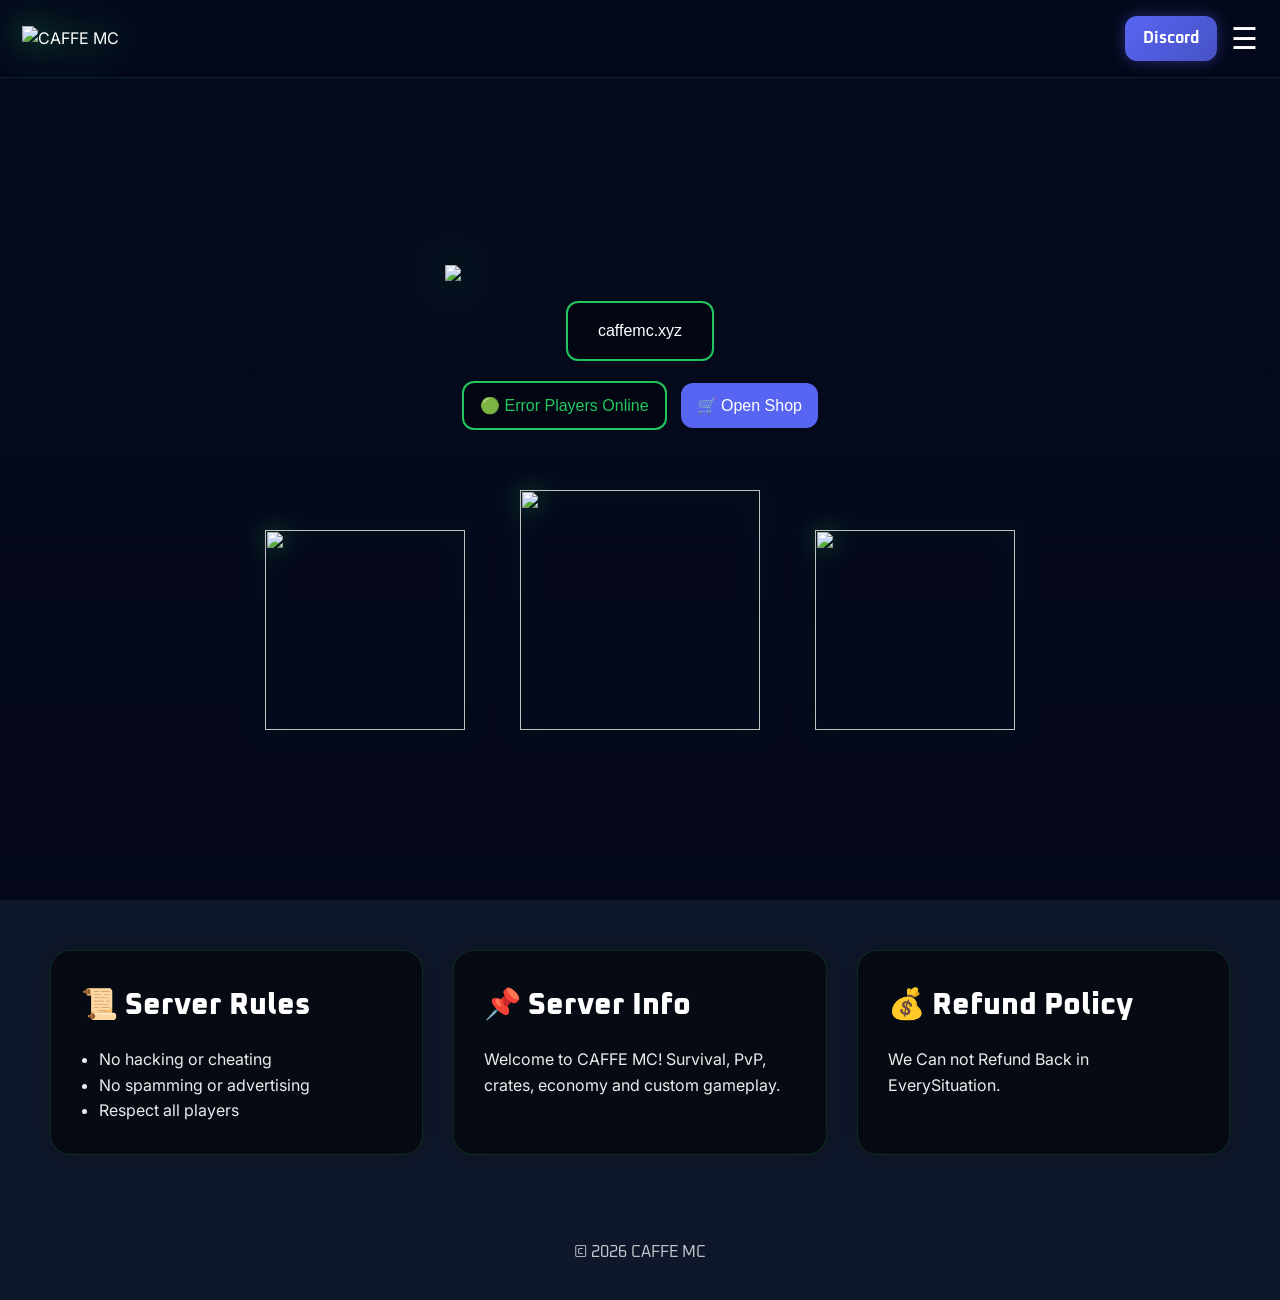
==== index.html @ 28163dd0 "Add files via upload" ====
<!DOCTYPE html>
<html lang="en">
<head>
<meta charset="UTF-8">
<meta name="viewport" content="width=device-width,initial-scale=1.0">
<title>CAFFE MC</title>

<link href="https://fonts.cdnfonts.com/css/minecraft-4" rel="stylesheet">
<link href="https://fonts.googleapis.com/css2?family=Inter:wght@400;600;700;800&family=Oxanium:wght@500;700;800&display=swap" rel="stylesheet">

<link rel="stylesheet" href="style.css">
</head>
<body>

<div class="bg-image"></div>
<div class="bg-overlay"></div>

<nav class="navbar">

<div class="brand">
<img src="img/logo1.png" alt="CAFFE MC">
</div>

<div class="nav-right">
<a href="#" class="discord-btn">Discord</a>
<div class="menu-btn" onclick="toggleMenu()">☰</div>
</div>

<div class="dropdown" id="menu">
<a href="rank/rank.html">Rank Sell</a>
<a href="kits/kit.html">Kit Sell</a>
<a href="keys/key.html">Crate Keys</a>
</div>

</nav>


<section class="hero">
<div class="hero-content">

<img src="img/logo.png" class="hero-center-logo">

<div class="ip-box" onclick="copyIP()">
caffemc.xyz
</div>

<div class="copy-msg" id="copied">
✔ Copied!
</div>

<div class="server-panel">
<div class="status">
🟢 <span id="players">26</span> Players Online
</div>

<a href="#" class="shop-btn">
🛒 Open Shop
</a>
</div>


<div class="shop-selector">

<a href="kits/kit.html" class="shop-item">
<img src="img/img2.png">
<span></span>
</a>

<a href="rank/rank.html" class="shop-item middle">
<img src="img/img1.png">
<span></span>
</a>

<a href="keys/key.html" class="shop-item">
<img src="img/img3.png">
<span></span>
</a>

</div>

</div>
</section>


<section class="info-grid">

<div class="info-box">
<h2>📜 Server Rules</h2>
<ul>
<li>No hacking or cheating</li>
<li>No spamming or advertising</li>
<li>Respect all players</li>
</ul>
</div>

<div class="info-box">
<h2>📌 Server Info</h2>
<p>
Welcome to CAFFE MC! Survival, PvP,
crates, economy and custom gameplay.
</p>
</div>

<div class="info-box">
<h2>💰 Refund Policy</h2>
<p>
We Can not Refund Back in EverySituation.
</p>
</div>

</section>

<footer>
© 2026 CAFFE MC
</footer>

<script src="script.js"></script>

</body>
</html>
---- style.css ----
*{
margin:0;
padding:0;
box-sizing:border-box;
}

body{
font-family:'Inter',sans-serif;
color:white;
overflow-x:hidden;
line-height:1.6;
background:#0f172a;
}



/* BACKGROUND */

.bg-image{
position:fixed;
width:100%;
height:100%;
background:url("img/bg.png") center/cover no-repeat;
z-index:-2;
animation:zoomBg 22s infinite alternate;
}

@keyframes zoomBg{
from{
transform:scale(1);
}
to{
transform:scale(1.08);
}
}

.bg-overlay{
position:fixed;
width:100%;
height:100%;
background:
linear-gradient(
rgba(2,6,23,.65),
rgba(2,6,23,.88)
);
z-index:-1;
}



/* NAVBAR */

.navbar{
position:fixed;
top:0;
width:100%;
height:78px;

display:flex;
justify-content:space-between;
align-items:center;

padding:0 22px;

background:rgba(2,6,23,.35);
backdrop-filter:blur(18px);

border-bottom:1px solid rgba(34,197,94,.15);

z-index:999;
}

/* LOGO */

.brand img{
width:125px;
height:125px;
object-fit:contain;

filter:drop-shadow(0 0 18px #22c55e);

transition:.3s;
}

.brand img:hover{
transform:scale(1.08);
}

.nav-right{
display:flex;
align-items:center;
gap:14px;
}

/* DISCORD BUTTON */

.discord-btn{
font-family:'Oxanium',sans-serif;
font-weight:700;
text-decoration:none;
color:white;

padding:10px 18px;
border-radius:12px;

background:linear-gradient(
135deg,
#5865F2,
#4752c4
);

box-shadow:0 0 15px rgba(88,101,242,.4);

transition:.3s;
}

.discord-btn:hover{
transform:translateY(-2px);
}

/* MENU BUTTON */

.menu-btn{
font-size:30px;
cursor:pointer;
font-family:'Minecraft',sans-serif;
transition:.3s;
}

.menu-btn:hover{
transform:scale(1.1);
color:#22c55e;
}

/* DROPDOWN */

.dropdown{
display:none;
flex-direction:column;

position:absolute;
top:88px;
right:25px;

background:rgba(0,0,0,.92);

border-radius:14px;
overflow:hidden;

box-shadow:0 0 20px rgba(0,0,0,.4);
}

.dropdown a{
font-family:'Oxanium',sans-serif;

padding:14px 20px;

color:white;
text-decoration:none;

transition:.25s;
}

.dropdown a:hover{
background:#22c55e;
color:black;
}



/* HERO */

.hero{
height:100vh;

display:flex;
justify-content:center;
align-items:center;

padding-top:70px;
}

.hero-content{
display:flex;
flex-direction:column;
align-items:center;

gap:20px;
text-align:center;

margin-top:30px;
}

/* CENTER LOGO */

.hero-center-logo{
width:390px;
max-width:85vw;

margin-top:15px;

filter:drop-shadow(0 0 30px #22c55e);

animation:floatLogo 3s ease-in-out infinite;
}

@keyframes floatLogo{
0%{
transform:translateY(0);
}
50%{
transform:translateY(-12px);
}
100%{
transform:translateY(0);
}
}



/* IP BOX */

.ip-box{
font-family:'Minecraft',sans-serif;

padding:15px 30px;

border:2px solid #22c55e;
border-radius:12px;

cursor:pointer;

background:rgba(0,0,0,.35);

transition:.3s;
}

.ip-box:hover{
transform:scale(1.04);

box-shadow:0 0 18px rgba(34,197,94,.35);
}



/* COPY MESSAGE */

.copy-msg{
position:fixed;

top:95px;
right:-250px;

background:#22c55e;
color:#08120c;

font-family:'Minecraft',sans-serif;

padding:14px 22px;

border-radius:12px;

box-shadow:0 0 20px rgba(34,197,94,.45);

transition:.45s ease;

opacity:0;
z-index:3000;
}

.copy-msg.show{
right:25px;
opacity:1;
}



/* SERVER PANEL */

.server-panel{
display:flex;
gap:14px;
align-items:center;
}

.status{
font-family:'Minecraft',sans-serif;

border:2px solid #22c55e;

padding:10px 16px;

border-radius:12px;

color:#22c55e;

background:rgba(0,0,0,.3);
}

.shop-btn{
font-family:'Minecraft',sans-serif;
text-decoration:none;

background:#5865F2;
color:white;

padding:10px 16px;

border-radius:12px;

transition:.3s;
}

.shop-btn:hover{
transform:translateY(-2px);
}



/* SHOP SELECTOR */

.shop-selector{
display:flex;
gap:55px;

margin-top:40px;

align-items:flex-end;
justify-content:center;
}

.shop-item{
text-decoration:none;
text-align:center;
}

.shop-item img{
width:200px;
height:200px;

object-fit:contain;

filter:drop-shadow(0 0 12px rgba(34,197,94,.45));

transition:.35s;
}

.shop-item img:hover{
transform:scale(1.12);

filter:drop-shadow(0 0 25px #22c55e);
}

.shop-item span{
display:block;

margin-top:12px;

font-family:'Minecraft',sans-serif;
font-size:18px;

color:#22c55e;
}

.middle img{
width:240px;
height:240px;
}



/* INFO GRID */

.info-grid{
display:grid;
grid-template-columns:repeat(3,1fr);

gap:30px;

padding:50px;
}

.info-box{
background:rgba(0,0,0,.55);

backdrop-filter:blur(14px);

padding:30px;

border-radius:20px;

border:1px solid rgba(34,197,94,.18);

box-shadow:0 0 20px rgba(0,0,0,.2);
}

.info-box h2{
font-family:'Oxanium',sans-serif;

font-size:30px;

margin-bottom:18px;

font-weight:800;
}

.info-box p,
.info-box li{
font-size:16px;
opacity:.92;
}

.info-box ul{
padding-left:18px;
}



/* FOOTER */

footer{
text-align:center;

padding:35px;

font-family:'Oxanium',sans-serif;

opacity:.75;
}



/* MOBILE */

@media(max-width:768px){

.navbar{
height:68px;
padding:0 16px;
}

.brand img{
width:95px;
height:95px;
}

.discord-btn{
padding:9px 14px;
font-size:14px;
}

.menu-btn{
font-size:26px;
}

.hero{
height:auto;
min-height:100vh;
padding-top:110px;
}

.hero-content{
margin-top:50px;
}

.hero-center-logo{
width:250px;
}

.server-panel{
flex-direction:column;
}

.shop-selector{
flex-direction:column;
gap:28px;
}

.shop-item img{
width:150px;
height:150px;
}

.middle img{
width:175px;
height:175px;
}

.info-grid{
grid-template-columns:1fr;
padding:30px;
}

.copy-msg{
top:85px;
}

}
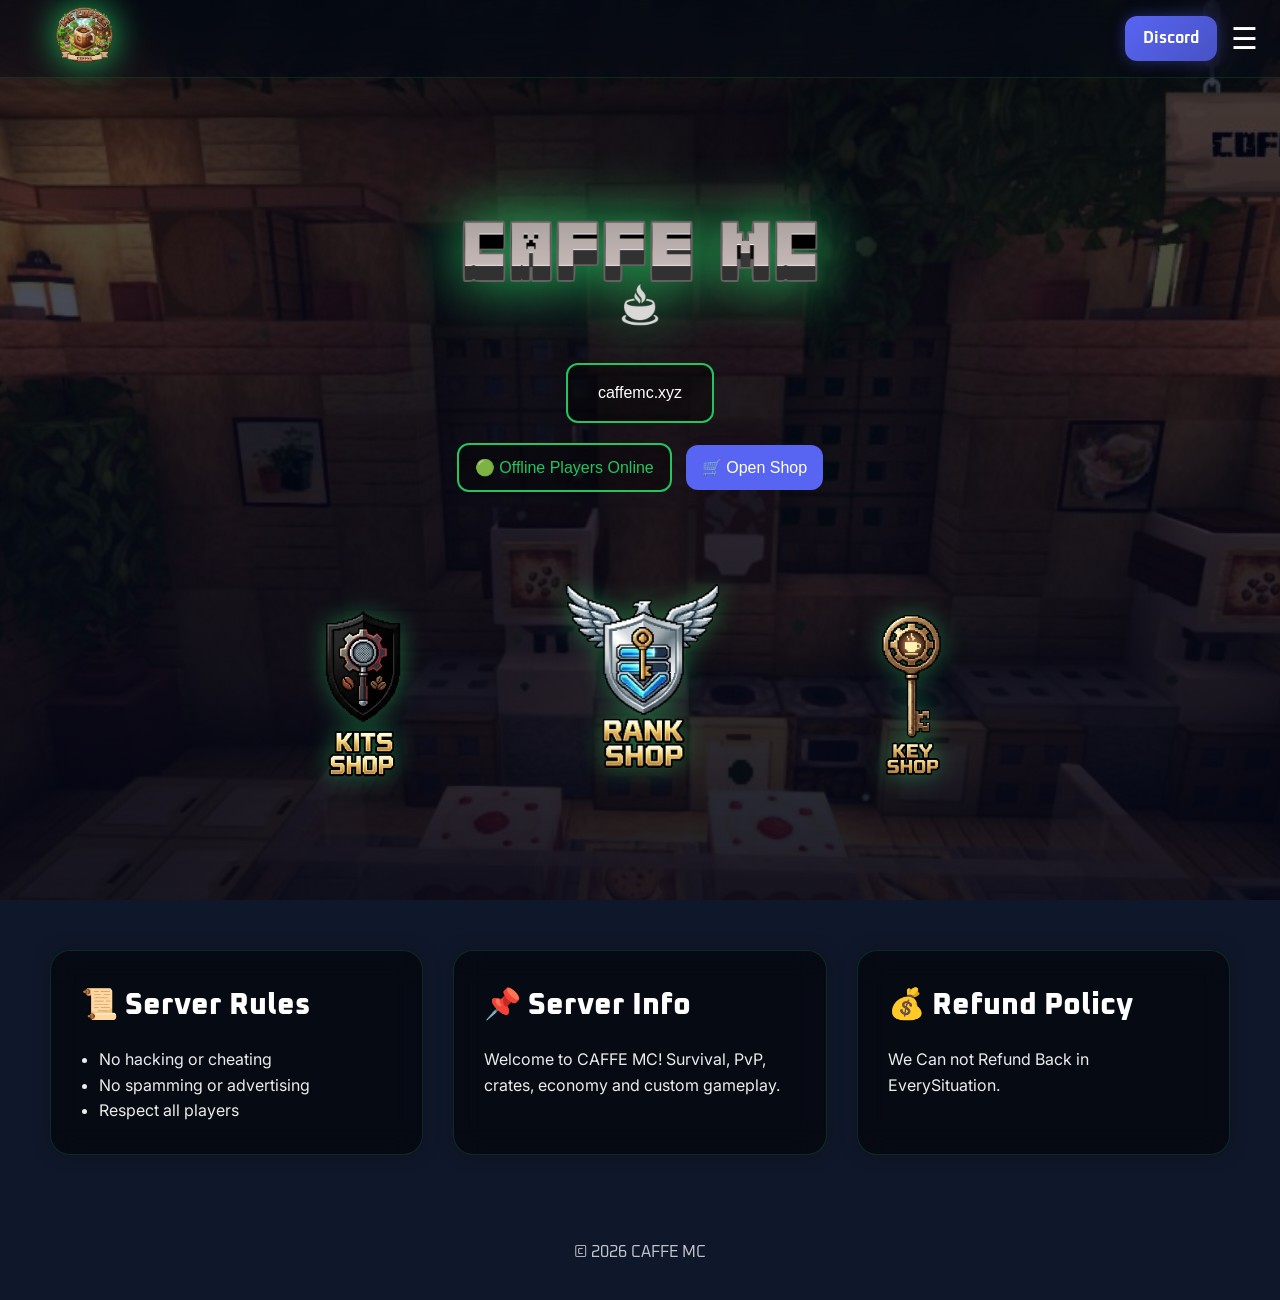
==== commit 67b8de77: "Update index.html" ====
--- a/index.html
+++ b/index.html
@@ -14,7 +14,10 @@
 
 <div class="bg-image"></div>
 <div class="bg-overlay"></div>
-
+<div
+  class="cf-turnstile"
+  data-sitekey="PASTE_SITE_KEY_HERE">
+</div>
 <nav class="navbar">
 
 <div class="brand">
@@ -117,4 +120,4 @@
 <script src="script.js"></script>
 
 </body>
-</html>+</html>
